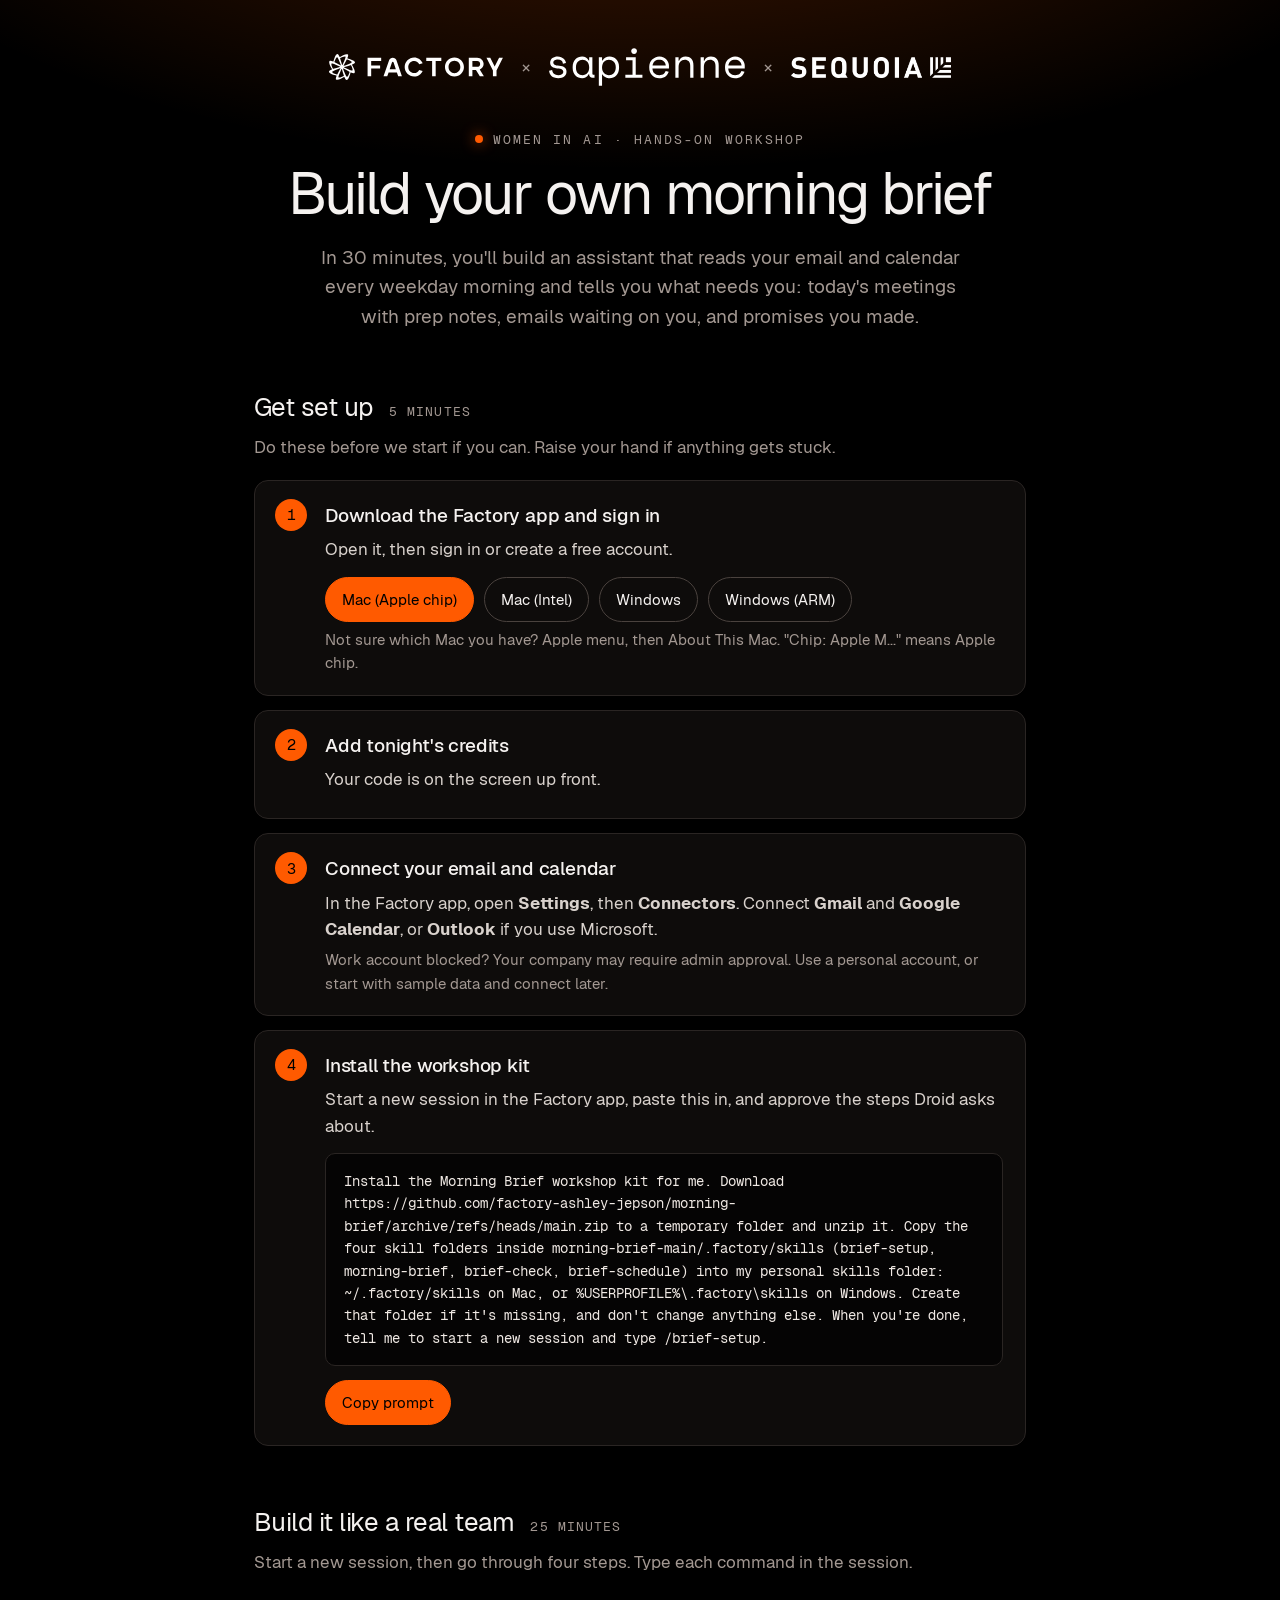
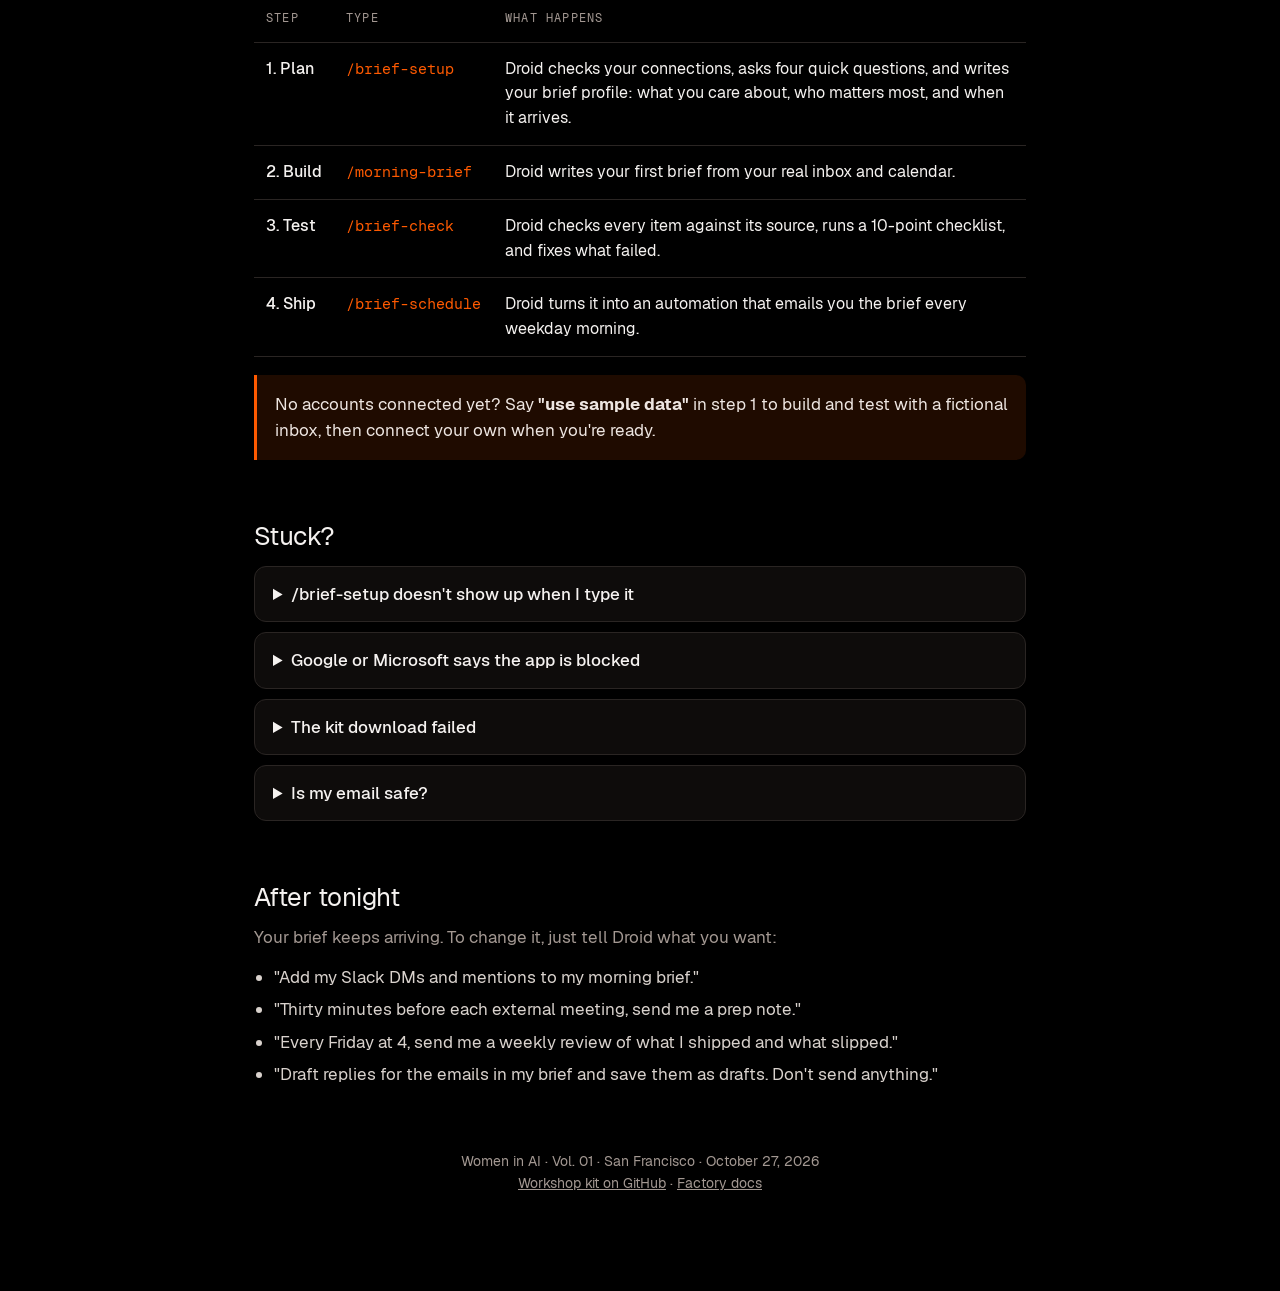
==== docs/index.html @ 2eeb396e "Morning Brief workshop kit: plan, build, test, ship skills and setup page Co-authored-by: factory-dr" ====
<!doctype html>
<html lang="en">
<head>
<meta charset="utf-8" />
<meta name="viewport" content="width=device-width, initial-scale=1" />
<title>Build your morning brief · Women in AI workshop</title>
<meta name="description" content="Setup for the Women in AI hands-on workshop: build a morning brief agent with Factory." />
<link rel="stylesheet" href="./assets/brand-fonts.css" />
<style>
  :root {
    --bg: #000;
    --panel: #0e0c0b;
    --border: #2a2523;
    --text: #f5f2f0;
    --muted: #a39892;
    --orange: #ff5a00;
    --orange-soft: rgba(255, 90, 0, 0.12);
  }
  * { box-sizing: border-box; margin: 0; padding: 0; }
  html { background: var(--bg); }
  body {
    color: var(--text);
    font-family: 'Geist', system-ui, sans-serif;
    font-size: 17px;
    line-height: 1.55;
    -webkit-font-smoothing: antialiased;
    background:
      radial-gradient(1200px 500px at 50% -180px, rgba(255, 90, 0, 0.28), transparent 70%),
      var(--bg);
    min-height: 100vh;
  }
  main { max-width: 820px; margin: 0 auto; padding: 48px 24px 96px; }
  .lockups { display: flex; align-items: center; justify-content: center; gap: 18px; flex-wrap: wrap; }
  .lockups img { display: block; }
  .lockups .factory { height: 26px; }
  .lockups .sapienne { height: 38px; }
  .lockups .sequoia { height: 21px; }
  .lockups .x { font-family: 'Geist Mono', monospace; color: var(--muted); }
  .eyebrow {
    margin-top: 44px;
    text-align: center;
    font-family: 'Geist Mono', monospace;
    font-size: 13px;
    letter-spacing: 0.16em;
    text-transform: uppercase;
    color: var(--muted);
  }
  .eyebrow .dot { display: inline-block; width: 8px; height: 8px; border-radius: 50%; background: var(--orange); margin-right: 10px; vertical-align: 1px; box-shadow: 0 0 14px rgba(255, 90, 0, 0.8); }
  h1 { margin-top: 14px; text-align: center; font-size: clamp(36px, 7vw, 58px); font-weight: 400; line-height: 1.05; letter-spacing: -0.035em; }
  .lead { margin: 18px auto 0; max-width: 34em; text-align: center; color: var(--muted); font-size: 19px; }
  .laptop-note { display: none; margin-top: 22px; padding: 12px 16px; border: 1px solid var(--orange); border-radius: 10px; background: var(--orange-soft); text-align: center; font-size: 15px; }
  @media (max-width: 700px) { .laptop-note { display: block; } }

  h2 { margin-top: 56px; font-size: 26px; font-weight: 400; letter-spacing: -0.02em; }
  h2 .time { font-family: 'Geist Mono', monospace; font-size: 13px; letter-spacing: 0.08em; text-transform: uppercase; color: var(--muted); margin-left: 10px; }
  .sub { margin-top: 6px; color: var(--muted); }

  ol.steps { list-style: none; counter-reset: step; margin-top: 20px; display: grid; gap: 14px; }
  ol.steps > li { counter-increment: step; position: relative; padding: 20px 22px 20px 70px; background: var(--panel); border: 1px solid var(--border); border-radius: 14px; }
  ol.steps > li::before {
    content: counter(step);
    position: absolute; left: 20px; top: 18px;
    width: 32px; height: 32px; border-radius: 50%;
    display: grid; place-items: center;
    font-family: 'Geist Mono', monospace; font-size: 15px;
    color: #000; background: var(--orange);
  }
  li h3 { font-size: 19px; font-weight: 500; letter-spacing: -0.01em; }
  li p { margin-top: 6px; color: #d9d2cd; }
  li p.hint { color: var(--muted); font-size: 15px; }

  .buttons { display: flex; flex-wrap: wrap; gap: 10px; margin-top: 14px; }
  a.btn, button.btn {
    display: inline-flex; align-items: center; gap: 8px;
    padding: 10px 16px; border-radius: 999px;
    font: inherit; font-size: 15px; text-decoration: none; cursor: pointer;
    color: var(--text); background: transparent; border: 1px solid #4a423e;
  }
  a.btn.primary, button.btn.primary { color: #000; background: var(--orange); border-color: var(--orange); }
  a.btn:hover, button.btn:hover { border-color: var(--orange); }

  .code-pill[hidden] { display: none; }
  .code-pill { display: inline-block; margin-top: 10px; padding: 8px 14px; border: 1px dashed var(--orange); border-radius: 8px; font-family: 'Geist Mono', monospace; font-size: 18px; letter-spacing: 0.06em; }

  .prompt {
    position: relative; margin-top: 14px;
    padding: 16px 18px; border-radius: 10px;
    background: #050404; border: 1px solid var(--border);
    font-family: 'Geist Mono', monospace; font-size: 14px; line-height: 1.6;
    color: #f0e9e4; white-space: pre-wrap; word-break: break-word;
  }

  table { width: 100%; margin-top: 20px; border-collapse: collapse; font-size: 16px; }
  th, td { text-align: left; vertical-align: top; padding: 14px 12px; border-bottom: 1px solid var(--border); }
  th { font-family: 'Geist Mono', monospace; font-size: 12px; letter-spacing: 0.1em; text-transform: uppercase; color: var(--muted); font-weight: 400; }
  td code, p code, li code { font-family: 'Geist Mono', monospace; font-size: 0.92em; color: var(--orange); white-space: nowrap; }
  @media (max-width: 640px) {
    main { padding: 32px 16px 72px; }
    ol.steps > li { padding: 18px 16px 18px 60px; }
    ol.steps > li::before { left: 14px; }
    thead { display: none; }
    table, tbody, tr, td { display: block; width: 100%; }
    tr { padding: 12px 0; border-bottom: 1px solid var(--border); }
    td { padding: 2px 0; border: 0; }
  }
  td.step { white-space: nowrap; font-weight: 500; }

  details { margin-top: 10px; padding: 14px 18px; background: var(--panel); border: 1px solid var(--border); border-radius: 12px; }
  details summary { cursor: pointer; font-weight: 500; }
  details p { margin-top: 8px; color: #d9d2cd; }

  ul.plain { margin-top: 14px; padding-left: 20px; color: #d9d2cd; }
  ul.plain li { margin-top: 6px; }

  .callout { margin-top: 18px; padding: 16px 18px; border-left: 3px solid var(--orange); background: var(--orange-soft); border-radius: 0 10px 10px 0; color: #eee6e1; }

  footer { margin-top: 64px; text-align: center; color: var(--muted); font-size: 14px; }
  footer a { color: var(--muted); }
</style>
</head>
<body>
<main>
  <div class="lockups">
    <img class="factory" src="./assets/factory-lockup-white.svg" alt="Factory" />
    <span class="x">&times;</span>
    <img class="sapienne" src="./assets/sapienne-white.svg" alt="Sapienne" />
    <span class="x">&times;</span>
    <img class="sequoia" src="./assets/sequoia-white.png" alt="Sequoia" />
  </div>

  <p class="eyebrow"><span class="dot"></span>Women in AI &middot; Hands-on workshop</p>
  <h1>Build your own morning brief</h1>
  <p class="lead">In 30 minutes, you'll build an assistant that reads your email and calendar every weekday morning and tells you what needs you: today's meetings with prep notes, emails waiting on you, and promises you made.</p>
  <p class="laptop-note">Open this page on your laptop: <strong id="short-url">factory-ashley-jepson.github.io/morning-brief</strong></p>

  <h2>Get set up <span class="time">5 minutes</span></h2>
  <p class="sub">Do these before we start if you can. Raise your hand if anything gets stuck.</p>

  <ol class="steps">
    <li>
      <h3>Download the Factory app and sign in</h3>
      <p>Open it, then sign in or create a free account.</p>
      <div class="buttons">
        <a class="btn primary" href="https://app.factory.ai/api/desktop?platform=darwin&amp;architecture=arm64">Mac (Apple chip)</a>
        <a class="btn" href="https://app.factory.ai/api/desktop?platform=darwin&amp;architecture=x64">Mac (Intel)</a>
        <a class="btn" href="https://app.factory.ai/api/desktop?platform=win32&amp;architecture=x64">Windows</a>
        <a class="btn" href="https://app.factory.ai/api/desktop?platform=win32&amp;architecture=arm64">Windows (ARM)</a>
      </div>
      <p class="hint">Not sure which Mac you have? Apple menu, then About This Mac. "Chip: Apple M..." means Apple chip.</p>
    </li>
    <li>
      <h3>Add tonight's credits</h3>
      <p id="promo-text">Your code is on the screen up front.</p>
      <div id="promo-code" class="code-pill" hidden></div>
      <p class="hint" id="redeem-hint"></p>
    </li>
    <li>
      <h3>Connect your email and calendar</h3>
      <p>In the Factory app, open <strong>Settings</strong>, then <strong>Connectors</strong>. Connect <strong>Gmail</strong> and <strong>Google Calendar</strong>, or <strong>Outlook</strong> if you use Microsoft.</p>
      <p class="hint">Work account blocked? Your company may require admin approval. Use a personal account, or start with sample data and connect later.</p>
    </li>
    <li>
      <h3>Install the workshop kit</h3>
      <p>Start a new session in the Factory app, paste this in, and approve the steps Droid asks about.</p>
      <div class="prompt" id="install-prompt">Install the Morning Brief workshop kit for me. Download https://github.com/factory-ashley-jepson/morning-brief/archive/refs/heads/main.zip to a temporary folder and unzip it. Copy the four skill folders inside morning-brief-main/.factory/skills (brief-setup, morning-brief, brief-check, brief-schedule) into my personal skills folder: ~/.factory/skills on Mac, or %USERPROFILE%\.factory\skills on Windows. Create that folder if it's missing, and don't change anything else. When you're done, tell me to start a new session and type /brief-setup.</div>
      <div class="buttons">
        <button class="btn primary" id="copy-btn" type="button">Copy prompt</button>
      </div>
    </li>
  </ol>

  <h2>Build it like a real team <span class="time">25 minutes</span></h2>
  <p class="sub">Start a new session, then go through four steps. Type each command in the session.</p>
  <table>
    <thead><tr><th>Step</th><th>Type</th><th>What happens</th></tr></thead>
    <tbody>
      <tr><td class="step">1. Plan</td><td><code>/brief-setup</code></td><td>Droid checks your connections, asks four quick questions, and writes your brief profile: what you care about, who matters most, and when it arrives.</td></tr>
      <tr><td class="step">2. Build</td><td><code>/morning-brief</code></td><td>Droid writes your first brief from your real inbox and calendar.</td></tr>
      <tr><td class="step">3. Test</td><td><code>/brief-check</code></td><td>Droid checks every item against its source, runs a 10-point checklist, and fixes what failed.</td></tr>
      <tr><td class="step">4. Ship</td><td><code>/brief-schedule</code></td><td>Droid turns it into an automation that emails you the brief every weekday morning.</td></tr>
    </tbody>
  </table>
  <div class="callout">No accounts connected yet? Say <strong>"use sample data"</strong> in step 1 to build and test with a fictional inbox, then connect your own when you're ready.</div>

  <h2>Stuck?</h2>
  <details>
    <summary>/brief-setup doesn't show up when I type it</summary>
    <p>Start a new session so Droid picks up the new skills. You can also just type "set up my morning brief".</p>
  </details>
  <details>
    <summary>Google or Microsoft says the app is blocked</summary>
    <p>Your company controls which apps can connect to your work account. Use a personal account tonight, or use sample data and connect your work account after asking your IT team.</p>
  </details>
  <details>
    <summary>The kit download failed</summary>
    <p>Ask Droid to try again. If your network blocks downloads, ask Droid to clone https://github.com/factory-ashley-jepson/morning-brief instead and copy the same four folders.</p>
  </details>
  <details>
    <summary>Is my email safe?</summary>
    <p>The brief is read only. It never replies, archives, deletes, or marks anything as read. The only email it sends is your brief, to you. Disconnect any app at any time under Settings, then Connectors.</p>
  </details>

  <h2>After tonight</h2>
  <p class="sub">Your brief keeps arriving. To change it, just tell Droid what you want:</p>
  <ul class="plain">
    <li>"Add my Slack DMs and mentions to my morning brief."</li>
    <li>"Thirty minutes before each external meeting, send me a prep note."</li>
    <li>"Every Friday at 4, send me a weekly review of what I shipped and what slipped."</li>
    <li>"Draft replies for the emails in my brief and save them as drafts. Don't send anything."</li>
  </ul>

  <footer>
    <p>Women in AI &middot; Vol. 01 &middot; San Francisco &middot; October 27, 2026</p>
    <p><a href="https://github.com/factory-ashley-jepson/morning-brief">Workshop kit on GitHub</a> &middot; <a href="https://docs.factory.ai">Factory docs</a></p>
  </footer>
</main>

<script>
  // Fill these in before the event. Empty values fall back to "the code is on the screen".
  const CONFIG = {
    promoCode: "",
    redeemHint: "",
  };

  if (CONFIG.promoCode) {
    document.getElementById('promo-text').textContent = 'Redeem this code in the Factory app:';
    const pill = document.getElementById('promo-code');
    pill.textContent = CONFIG.promoCode;
    pill.hidden = false;
  }
  if (CONFIG.redeemHint) document.getElementById('redeem-hint').textContent = CONFIG.redeemHint;

  const btn = document.getElementById('copy-btn');
  btn.addEventListener('click', async () => {
    const text = document.getElementById('install-prompt').innerText.trim();
    try {
      await navigator.clipboard.writeText(text);
    } catch {
      const range = document.createRange();
      range.selectNodeContents(document.getElementById('install-prompt'));
      const sel = window.getSelection();
      sel.removeAllRanges();
      sel.addRange(range);
      document.execCommand('copy');
    }
    btn.textContent = 'Copied';
    setTimeout(() => { btn.textContent = 'Copy prompt'; }, 1800);
  });
</script>
</body>
</html>
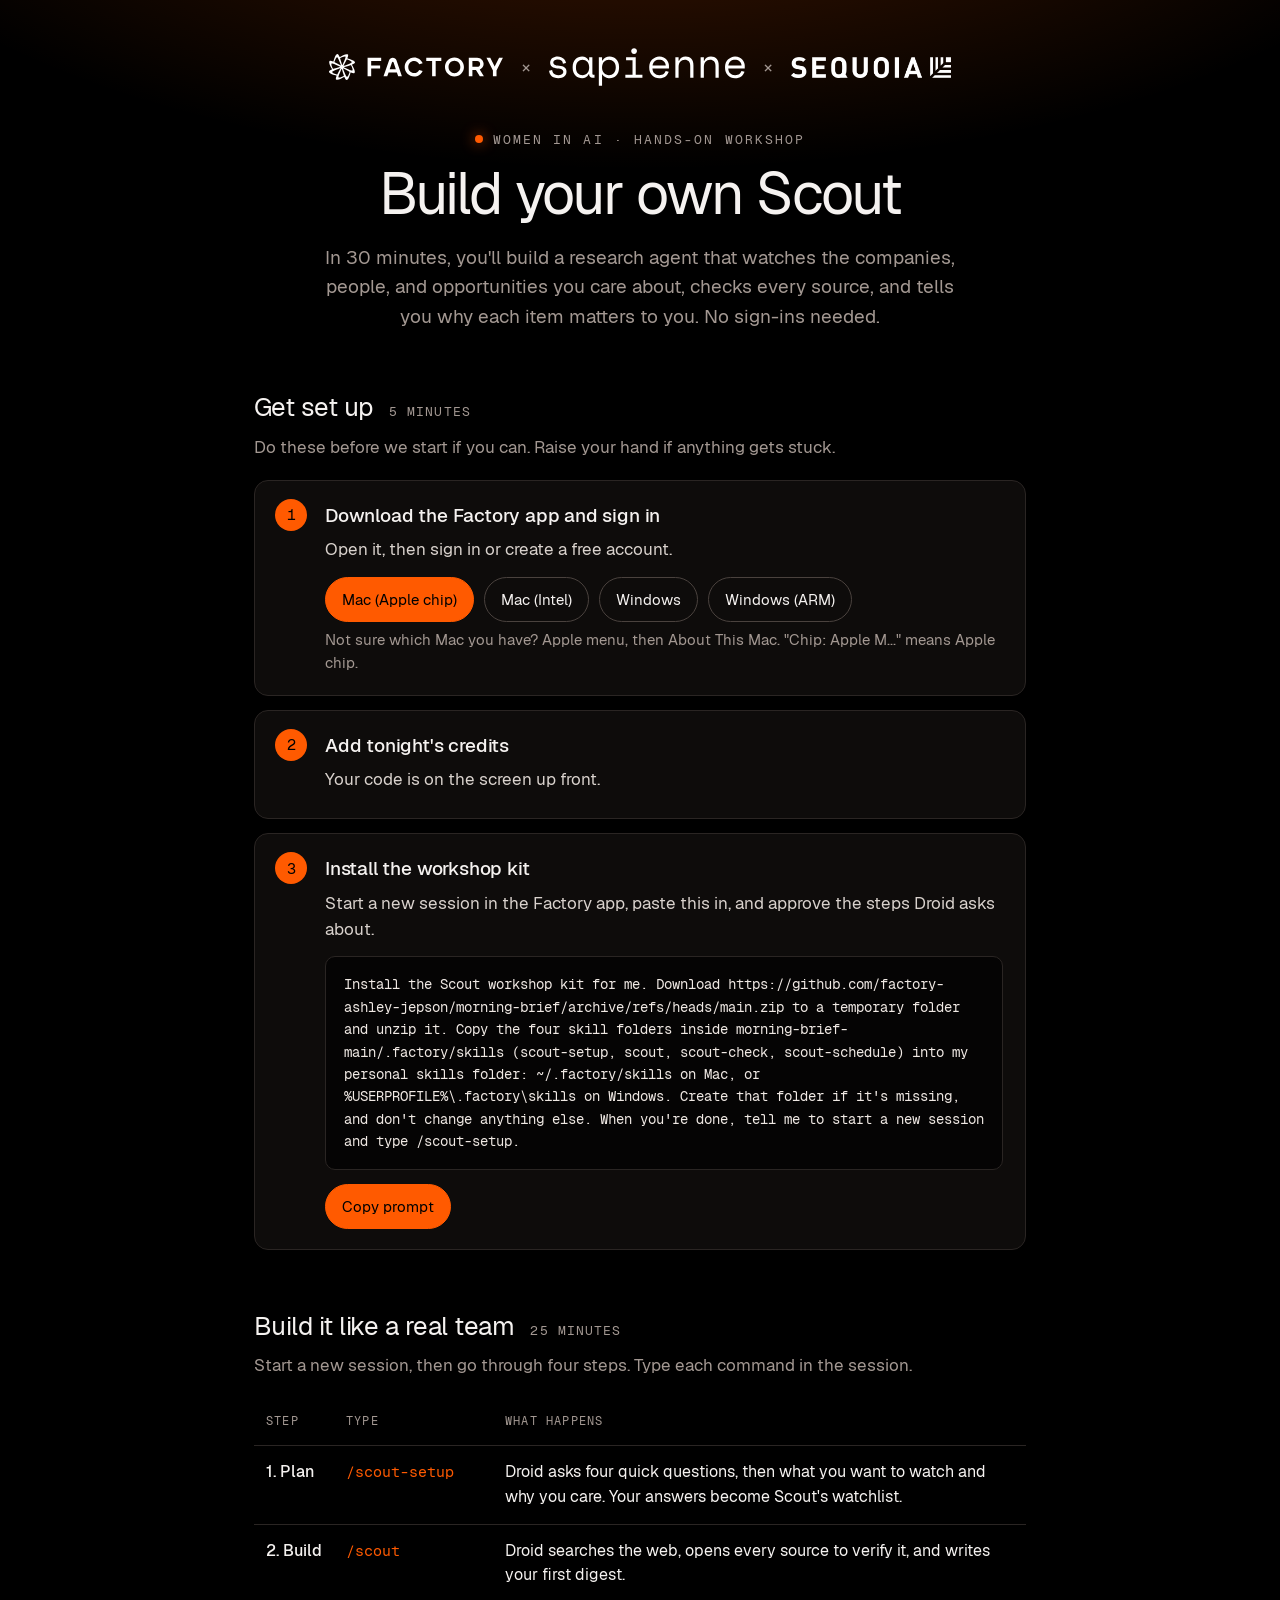
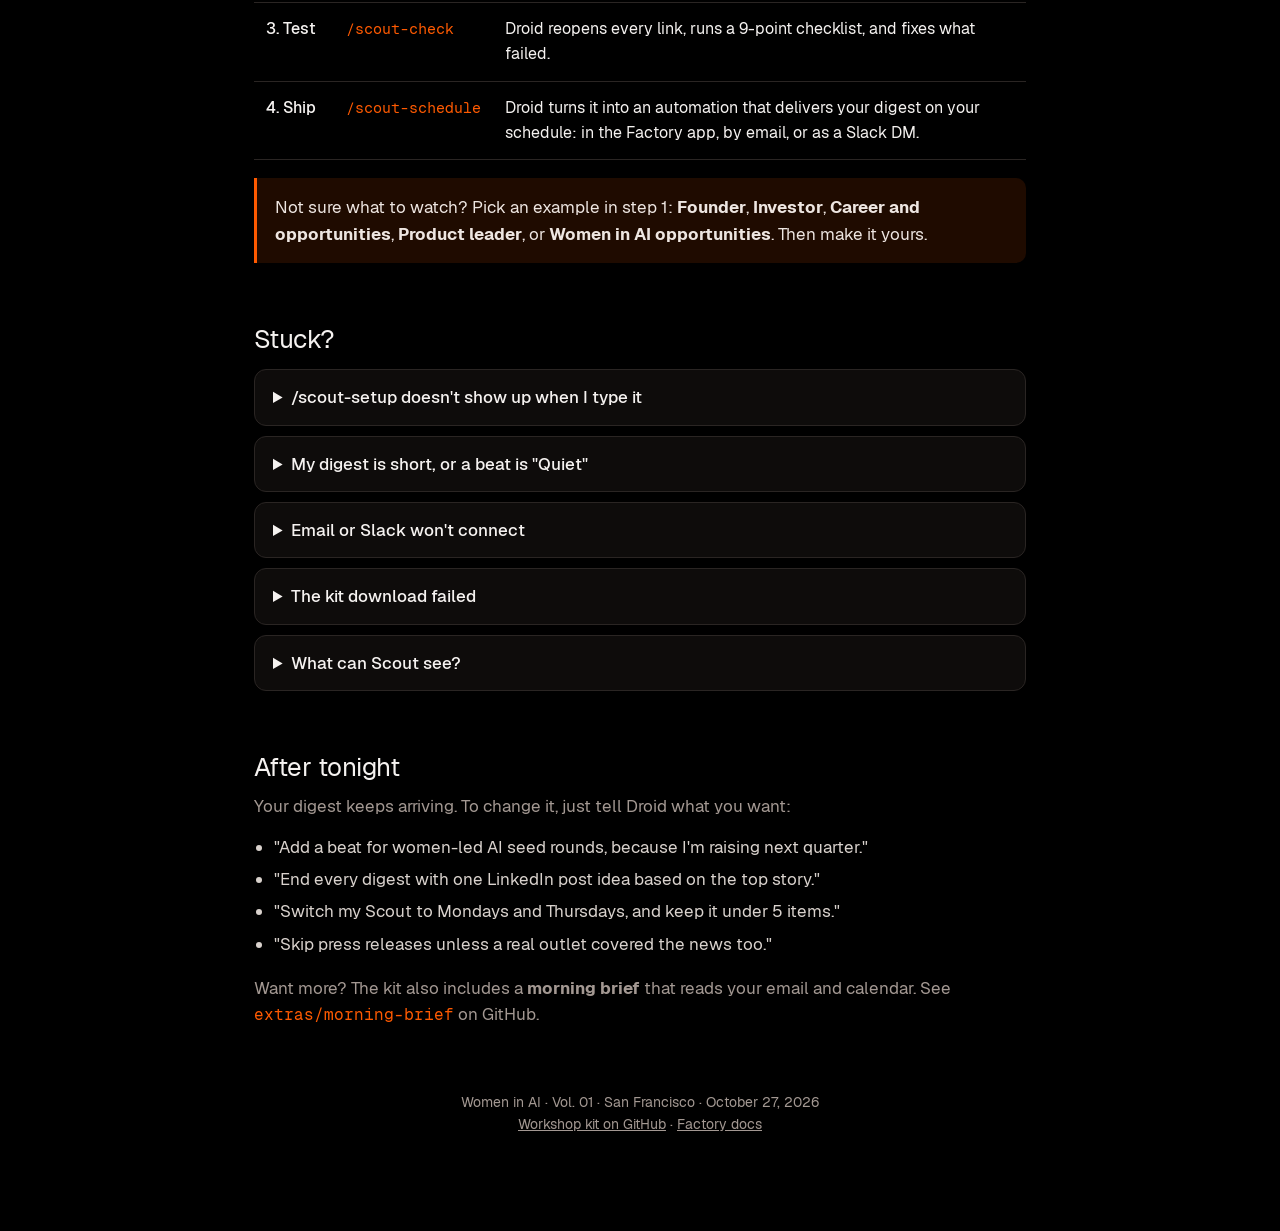
==== commit 6837ef23: "Switch workshop kit to Scout, a no-sign-in research agent Add scout-setup, scout, scout-check, and s" ====
--- a/docs/index.html
+++ b/docs/index.html
@@ -3,8 +3,8 @@
 <head>
 <meta charset="utf-8" />
 <meta name="viewport" content="width=device-width, initial-scale=1" />
-<title>Build your morning brief · Women in AI workshop</title>
-<meta name="description" content="Setup for the Women in AI hands-on workshop: build a morning brief agent with Factory." />
+<title>Build your own Scout · Women in AI workshop</title>
+<meta name="description" content="Setup for the Women in AI hands-on workshop: build a personal research agent with Factory." />
 <link rel="stylesheet" href="./assets/brand-fonts.css" />
 <style>
   :root {
@@ -129,8 +129,8 @@
   </div>
 
   <p class="eyebrow"><span class="dot"></span>Women in AI &middot; Hands-on workshop</p>
-  <h1>Build your own morning brief</h1>
-  <p class="lead">In 30 minutes, you'll build an assistant that reads your email and calendar every weekday morning and tells you what needs you: today's meetings with prep notes, emails waiting on you, and promises you made.</p>
+  <h1>Build your own Scout</h1>
+  <p class="lead">In 30 minutes, you'll build a research agent that watches the companies, people, and opportunities you care about, checks every source, and tells you why each item matters to you. No sign-ins needed.</p>
   <p class="laptop-note">Open this page on your laptop: <strong id="short-url">factory-ashley-jepson.github.io/morning-brief</strong></p>
 
   <h2>Get set up <span class="time">5 minutes</span></h2>
@@ -154,15 +154,11 @@
       <div id="promo-code" class="code-pill" hidden></div>
       <p class="hint" id="redeem-hint"></p>
     </li>
-    <li>
-      <h3>Connect your email and calendar</h3>
-      <p>In the Factory app, open <strong>Settings</strong>, then <strong>Connectors</strong>. Connect <strong>Gmail</strong> and <strong>Google Calendar</strong>, or <strong>Outlook</strong> if you use Microsoft.</p>
-      <p class="hint">Work account blocked? Your company may require admin approval. Use a personal account, or start with sample data and connect later.</p>
-    </li>
+
     <li>
       <h3>Install the workshop kit</h3>
       <p>Start a new session in the Factory app, paste this in, and approve the steps Droid asks about.</p>
-      <div class="prompt" id="install-prompt">Install the Morning Brief workshop kit for me. Download https://github.com/factory-ashley-jepson/morning-brief/archive/refs/heads/main.zip to a temporary folder and unzip it. Copy the four skill folders inside morning-brief-main/.factory/skills (brief-setup, morning-brief, brief-check, brief-schedule) into my personal skills folder: ~/.factory/skills on Mac, or %USERPROFILE%\.factory\skills on Windows. Create that folder if it's missing, and don't change anything else. When you're done, tell me to start a new session and type /brief-setup.</div>
+      <div class="prompt" id="install-prompt">Install the Scout workshop kit for me. Download https://github.com/factory-ashley-jepson/morning-brief/archive/refs/heads/main.zip to a temporary folder and unzip it. Copy the four skill folders inside morning-brief-main/.factory/skills (scout-setup, scout, scout-check, scout-schedule) into my personal skills folder: ~/.factory/skills on Mac, or %USERPROFILE%\.factory\skills on Windows. Create that folder if it's missing, and don't change anything else. When you're done, tell me to start a new session and type /scout-setup.</div>
       <div class="buttons">
         <button class="btn primary" id="copy-btn" type="button">Copy prompt</button>
       </div>
@@ -174,40 +170,45 @@
   <table>
     <thead><tr><th>Step</th><th>Type</th><th>What happens</th></tr></thead>
     <tbody>
-      <tr><td class="step">1. Plan</td><td><code>/brief-setup</code></td><td>Droid checks your connections, asks four quick questions, and writes your brief profile: what you care about, who matters most, and when it arrives.</td></tr>
-      <tr><td class="step">2. Build</td><td><code>/morning-brief</code></td><td>Droid writes your first brief from your real inbox and calendar.</td></tr>
-      <tr><td class="step">3. Test</td><td><code>/brief-check</code></td><td>Droid checks every item against its source, runs a 10-point checklist, and fixes what failed.</td></tr>
-      <tr><td class="step">4. Ship</td><td><code>/brief-schedule</code></td><td>Droid turns it into an automation that emails you the brief every weekday morning.</td></tr>
+      <tr><td class="step">1. Plan</td><td><code>/scout-setup</code></td><td>Droid asks four quick questions, then what you want to watch and why you care. Your answers become Scout's watchlist.</td></tr>
+      <tr><td class="step">2. Build</td><td><code>/scout</code></td><td>Droid searches the web, opens every source to verify it, and writes your first digest.</td></tr>
+      <tr><td class="step">3. Test</td><td><code>/scout-check</code></td><td>Droid reopens every link, runs a 9-point checklist, and fixes what failed.</td></tr>
+      <tr><td class="step">4. Ship</td><td><code>/scout-schedule</code></td><td>Droid turns it into an automation that delivers your digest on your schedule: in the Factory app, by email, or as a Slack DM.</td></tr>
     </tbody>
   </table>
-  <div class="callout">No accounts connected yet? Say <strong>"use sample data"</strong> in step 1 to build and test with a fictional inbox, then connect your own when you're ready.</div>
+  <div class="callout">Not sure what to watch? Pick an example in step 1: <strong>Founder</strong>, <strong>Investor</strong>, <strong>Career and opportunities</strong>, <strong>Product leader</strong>, or <strong>Women in AI opportunities</strong>. Then make it yours.</div>
 
   <h2>Stuck?</h2>
   <details>
-    <summary>/brief-setup doesn't show up when I type it</summary>
-    <p>Start a new session so Droid picks up the new skills. You can also just type "set up my morning brief".</p>
-  </details>
-  <details>
-    <summary>Google or Microsoft says the app is blocked</summary>
-    <p>Your company controls which apps can connect to your work account. Use a personal account tonight, or use sample data and connect your work account after asking your IT team.</p>
+    <summary>/scout-setup doesn't show up when I type it</summary>
+    <p>Start a new session so Droid picks up the new skills. You can also just type "set up Scout".</p>
+  </details>
+  <details>
+    <summary>My digest is short, or a beat is "Quiet"</summary>
+    <p>That means Scout checked and found nothing new it could verify. Ask Droid to widen the window ("look at the last 30 days") or make the beat broader.</p>
+  </details>
+  <details>
+    <summary>Email or Slack won't connect</summary>
+    <p>Your company may require admin approval for work accounts. Choose Factory app delivery tonight, or use a personal email. You can switch later by asking Droid to edit your Scout automation.</p>
   </details>
   <details>
     <summary>The kit download failed</summary>
     <p>Ask Droid to try again. If your network blocks downloads, ask Droid to clone https://github.com/factory-ashley-jepson/morning-brief instead and copy the same four folders.</p>
   </details>
   <details>
-    <summary>Is my email safe?</summary>
-    <p>The brief is read only. It never replies, archives, deletes, or marks anything as read. The only email it sends is your brief, to you. Disconnect any app at any time under Settings, then Connectors.</p>
+    <summary>What can Scout see?</summary>
+    <p>Only the public web. It doesn't sign in to anything. If you choose email or Slack delivery, it uses that connection only to send your digest to you.</p>
   </details>
 
   <h2>After tonight</h2>
-  <p class="sub">Your brief keeps arriving. To change it, just tell Droid what you want:</p>
+  <p class="sub">Your digest keeps arriving. To change it, just tell Droid what you want:</p>
   <ul class="plain">
-    <li>"Add my Slack DMs and mentions to my morning brief."</li>
-    <li>"Thirty minutes before each external meeting, send me a prep note."</li>
-    <li>"Every Friday at 4, send me a weekly review of what I shipped and what slipped."</li>
-    <li>"Draft replies for the emails in my brief and save them as drafts. Don't send anything."</li>
+    <li>"Add a beat for women-led AI seed rounds, because I'm raising next quarter."</li>
+    <li>"End every digest with one LinkedIn post idea based on the top story."</li>
+    <li>"Switch my Scout to Mondays and Thursdays, and keep it under 5 items."</li>
+    <li>"Skip press releases unless a real outlet covered the news too."</li>
   </ul>
+  <p class="sub" style="margin-top:18px">Want more? The kit also includes a <strong>morning brief</strong> that reads your email and calendar. See <code>extras/morning-brief</code> on GitHub.</p>
 
   <footer>
     <p>Women in AI &middot; Vol. 01 &middot; San Francisco &middot; October 27, 2026</p>
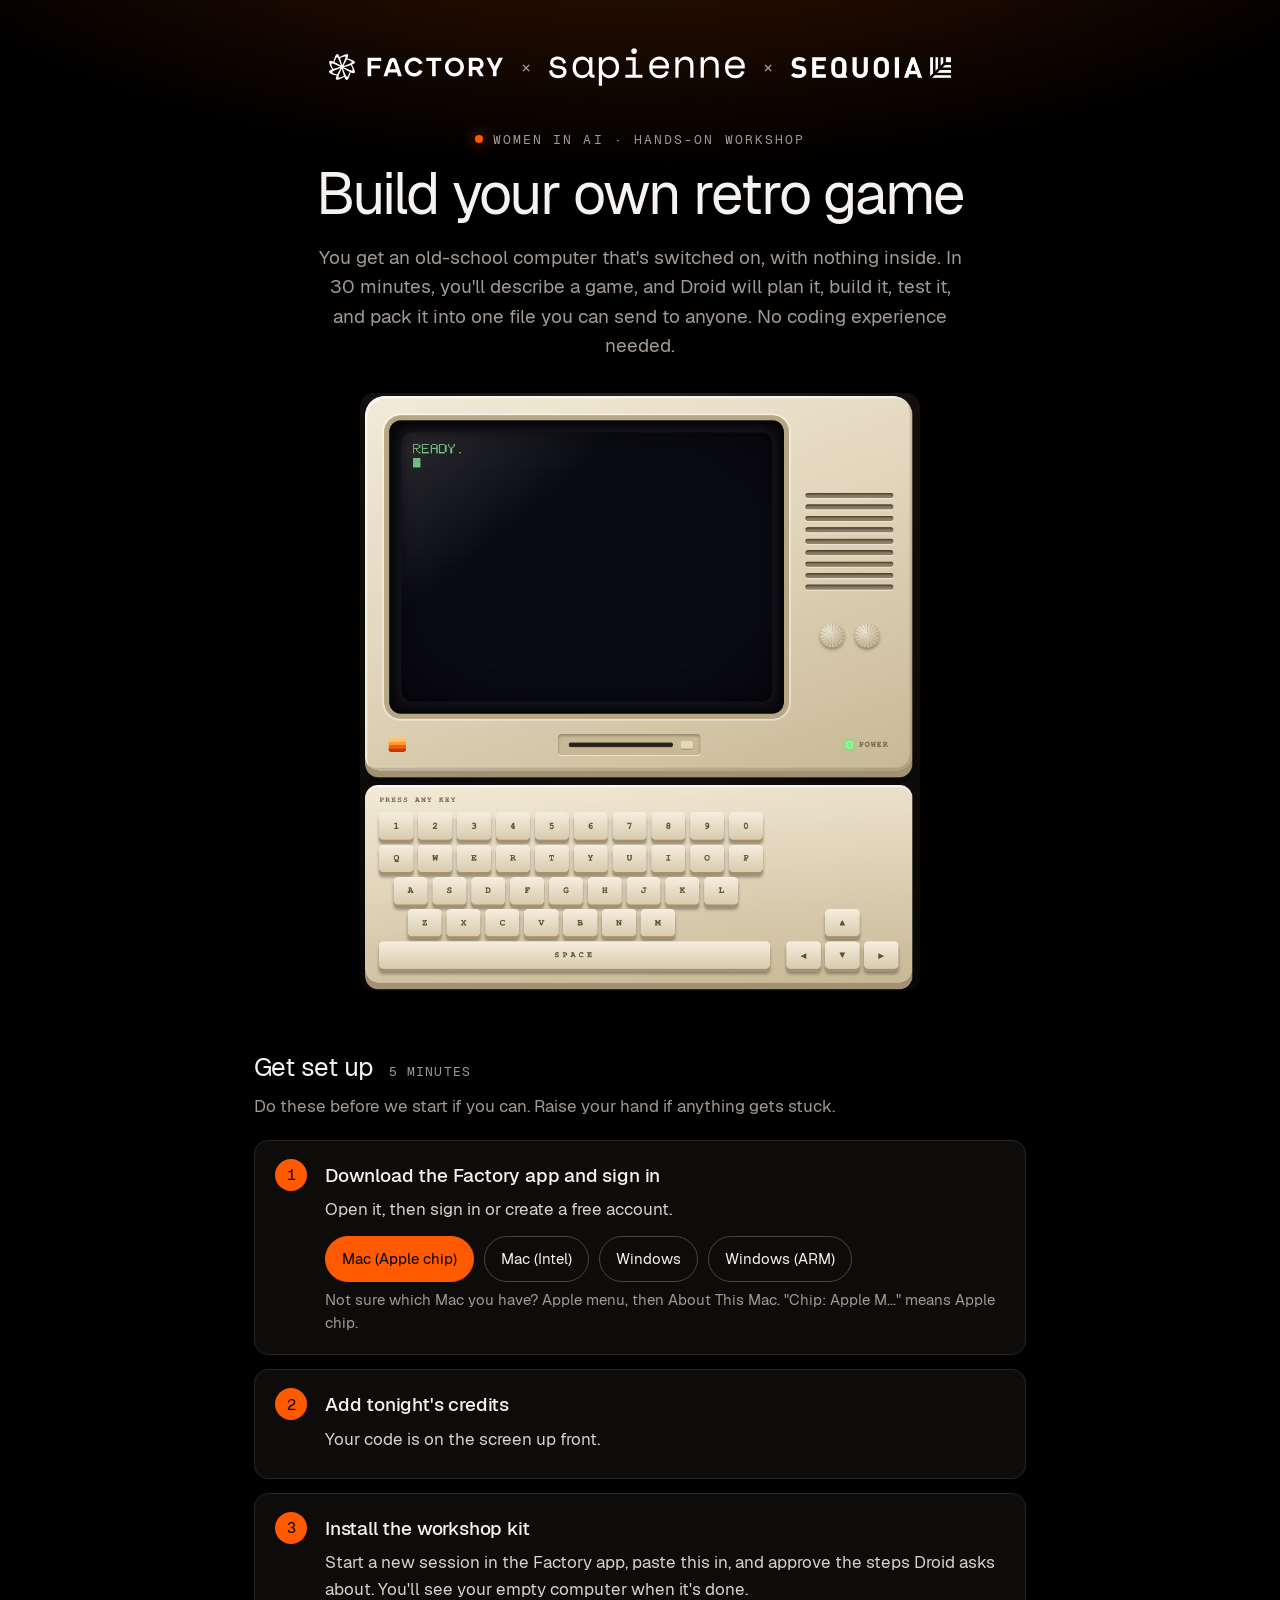
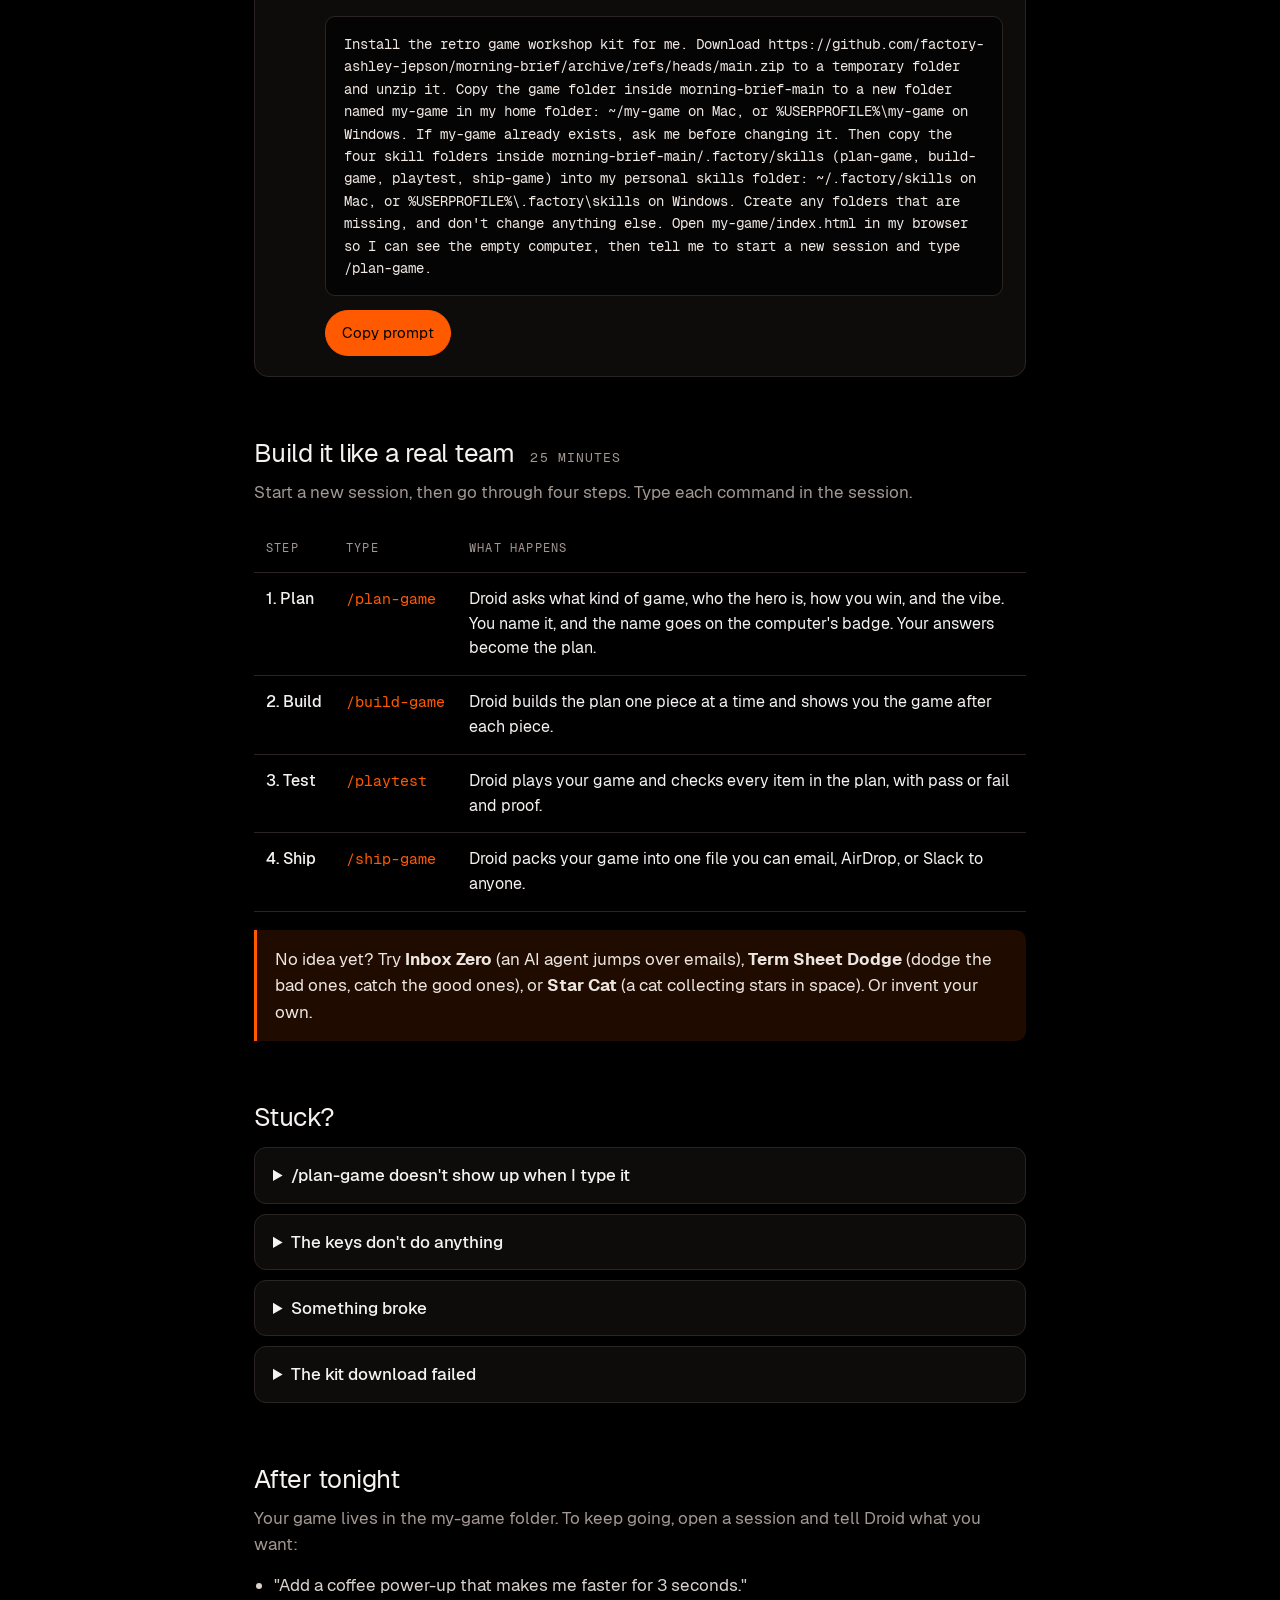
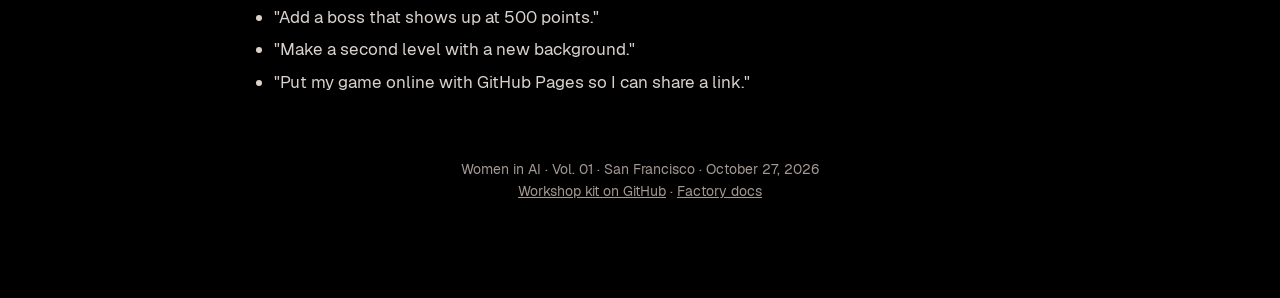
==== commit d059da3e: "Switch workshop kit to a blank retro game Replace Scout with an empty retro computer (game/) that bo" ====
--- a/docs/index.html
+++ b/docs/index.html
@@ -3,8 +3,8 @@
 <head>
 <meta charset="utf-8" />
 <meta name="viewport" content="width=device-width, initial-scale=1" />
-<title>Build your own Scout · Women in AI workshop</title>
-<meta name="description" content="Setup for the Women in AI hands-on workshop: build a personal research agent with Factory." />
+<title>Build your own retro game · Women in AI workshop</title>
+<meta name="description" content="Setup for the Women in AI hands-on workshop: build your own retro game with Factory." />
 <link rel="stylesheet" href="./assets/brand-fonts.css" />
 <style>
   :root {
@@ -114,6 +114,8 @@
 
   .callout { margin-top: 18px; padding: 16px 18px; border-left: 3px solid var(--orange); background: var(--orange-soft); border-radius: 0 10px 10px 0; color: #eee6e1; }
 
+  .hero-img { display: block; width: min(560px, 100%); margin: 32px auto 0; border-radius: 14px; }
+
   footer { margin-top: 64px; text-align: center; color: var(--muted); font-size: 14px; }
   footer a { color: var(--muted); }
 </style>
@@ -129,8 +131,9 @@
   </div>
 
   <p class="eyebrow"><span class="dot"></span>Women in AI &middot; Hands-on workshop</p>
-  <h1>Build your own Scout</h1>
-  <p class="lead">In 30 minutes, you'll build a research agent that watches the companies, people, and opportunities you care about, checks every source, and tells you why each item matters to you. No sign-ins needed.</p>
+  <h1>Build your own retro game</h1>
+  <p class="lead">You get an old-school computer that's switched on, with nothing inside. In 30 minutes, you'll describe a game, and Droid will plan it, build it, test it, and pack it into one file you can send to anyone. No coding experience needed.</p>
+  <img class="hero-img" src="./assets/game-shell.png" alt="An empty retro computer whose screen says READY." />
   <p class="laptop-note">Open this page on your laptop: <strong id="short-url">factory-ashley-jepson.github.io/morning-brief</strong></p>
 
   <h2>Get set up <span class="time">5 minutes</span></h2>
@@ -154,11 +157,10 @@
       <div id="promo-code" class="code-pill" hidden></div>
       <p class="hint" id="redeem-hint"></p>
     </li>
-
     <li>
       <h3>Install the workshop kit</h3>
-      <p>Start a new session in the Factory app, paste this in, and approve the steps Droid asks about.</p>
-      <div class="prompt" id="install-prompt">Install the Scout workshop kit for me. Download https://github.com/factory-ashley-jepson/morning-brief/archive/refs/heads/main.zip to a temporary folder and unzip it. Copy the four skill folders inside morning-brief-main/.factory/skills (scout-setup, scout, scout-check, scout-schedule) into my personal skills folder: ~/.factory/skills on Mac, or %USERPROFILE%\.factory\skills on Windows. Create that folder if it's missing, and don't change anything else. When you're done, tell me to start a new session and type /scout-setup.</div>
+      <p>Start a new session in the Factory app, paste this in, and approve the steps Droid asks about. You'll see your empty computer when it's done.</p>
+      <div class="prompt" id="install-prompt">Install the retro game workshop kit for me. Download https://github.com/factory-ashley-jepson/morning-brief/archive/refs/heads/main.zip to a temporary folder and unzip it. Copy the game folder inside morning-brief-main to a new folder named my-game in my home folder: ~/my-game on Mac, or %USERPROFILE%\my-game on Windows. If my-game already exists, ask me before changing it. Then copy the four skill folders inside morning-brief-main/.factory/skills (plan-game, build-game, playtest, ship-game) into my personal skills folder: ~/.factory/skills on Mac, or %USERPROFILE%\.factory\skills on Windows. Create any folders that are missing, and don't change anything else. Open my-game/index.html in my browser so I can see the empty computer, then tell me to start a new session and type /plan-game.</div>
       <div class="buttons">
         <button class="btn primary" id="copy-btn" type="button">Copy prompt</button>
       </div>
@@ -170,45 +172,40 @@
   <table>
     <thead><tr><th>Step</th><th>Type</th><th>What happens</th></tr></thead>
     <tbody>
-      <tr><td class="step">1. Plan</td><td><code>/scout-setup</code></td><td>Droid asks four quick questions, then what you want to watch and why you care. Your answers become Scout's watchlist.</td></tr>
-      <tr><td class="step">2. Build</td><td><code>/scout</code></td><td>Droid searches the web, opens every source to verify it, and writes your first digest.</td></tr>
-      <tr><td class="step">3. Test</td><td><code>/scout-check</code></td><td>Droid reopens every link, runs a 9-point checklist, and fixes what failed.</td></tr>
-      <tr><td class="step">4. Ship</td><td><code>/scout-schedule</code></td><td>Droid turns it into an automation that delivers your digest on your schedule: in the Factory app, by email, or as a Slack DM.</td></tr>
+      <tr><td class="step">1. Plan</td><td><code>/plan-game</code></td><td>Droid asks what kind of game, who the hero is, how you win, and the vibe. You name it, and the name goes on the computer's badge. Your answers become the plan.</td></tr>
+      <tr><td class="step">2. Build</td><td><code>/build-game</code></td><td>Droid builds the plan one piece at a time and shows you the game after each piece.</td></tr>
+      <tr><td class="step">3. Test</td><td><code>/playtest</code></td><td>Droid plays your game and checks every item in the plan, with pass or fail and proof.</td></tr>
+      <tr><td class="step">4. Ship</td><td><code>/ship-game</code></td><td>Droid packs your game into one file you can email, AirDrop, or Slack to anyone.</td></tr>
     </tbody>
   </table>
-  <div class="callout">Not sure what to watch? Pick an example in step 1: <strong>Founder</strong>, <strong>Investor</strong>, <strong>Career and opportunities</strong>, <strong>Product leader</strong>, or <strong>Women in AI opportunities</strong>. Then make it yours.</div>
+  <div class="callout">No idea yet? Try <strong>Inbox Zero</strong> (an AI agent jumps over emails), <strong>Term Sheet Dodge</strong> (dodge the bad ones, catch the good ones), or <strong>Star Cat</strong> (a cat collecting stars in space). Or invent your own.</div>
 
   <h2>Stuck?</h2>
   <details>
-    <summary>/scout-setup doesn't show up when I type it</summary>
-    <p>Start a new session so Droid picks up the new skills. You can also just type "set up Scout".</p>
-  </details>
-  <details>
-    <summary>My digest is short, or a beat is "Quiet"</summary>
-    <p>That means Scout checked and found nothing new it could verify. Ask Droid to widen the window ("look at the last 30 days") or make the beat broader.</p>
-  </details>
-  <details>
-    <summary>Email or Slack won't connect</summary>
-    <p>Your company may require admin approval for work accounts. Choose Factory app delivery tonight, or use a personal email. You can switch later by asking Droid to edit your Scout automation.</p>
+    <summary>/plan-game doesn't show up when I type it</summary>
+    <p>Start a new session so Droid picks up the new skills. You can also just type "plan my game".</p>
+  </details>
+  <details>
+    <summary>The keys don't do anything</summary>
+    <p>Click the game screen first, so the browser sends your keys to the game. If it still shows the old version, ask Droid to refresh it.</p>
+  </details>
+  <details>
+    <summary>Something broke</summary>
+    <p>Tell Droid what you see, in plain words: "the cat falls off the screen" or "the screen is black". It will fix it. If it can't, ask it to undo the last change.</p>
   </details>
   <details>
     <summary>The kit download failed</summary>
-    <p>Ask Droid to try again. If your network blocks downloads, ask Droid to clone https://github.com/factory-ashley-jepson/morning-brief instead and copy the same four folders.</p>
-  </details>
-  <details>
-    <summary>What can Scout see?</summary>
-    <p>Only the public web. It doesn't sign in to anything. If you choose email or Slack delivery, it uses that connection only to send your digest to you.</p>
+    <p>Ask Droid to try again. If your network blocks downloads, ask Droid to clone https://github.com/factory-ashley-jepson/morning-brief instead and copy the same folders.</p>
   </details>
 
   <h2>After tonight</h2>
-  <p class="sub">Your digest keeps arriving. To change it, just tell Droid what you want:</p>
+  <p class="sub">Your game lives in the my-game folder. To keep going, open a session and tell Droid what you want:</p>
   <ul class="plain">
-    <li>"Add a beat for women-led AI seed rounds, because I'm raising next quarter."</li>
-    <li>"End every digest with one LinkedIn post idea based on the top story."</li>
-    <li>"Switch my Scout to Mondays and Thursdays, and keep it under 5 items."</li>
-    <li>"Skip press releases unless a real outlet covered the news too."</li>
+    <li>"Add a coffee power-up that makes me faster for 3 seconds."</li>
+    <li>"Add a boss that shows up at 500 points."</li>
+    <li>"Make a second level with a new background."</li>
+    <li>"Put my game online with GitHub Pages so I can share a link."</li>
   </ul>
-  <p class="sub" style="margin-top:18px">Want more? The kit also includes a <strong>morning brief</strong> that reads your email and calendar. See <code>extras/morning-brief</code> on GitHub.</p>
 
   <footer>
     <p>Women in AI &middot; Vol. 01 &middot; San Francisco &middot; October 27, 2026</p>
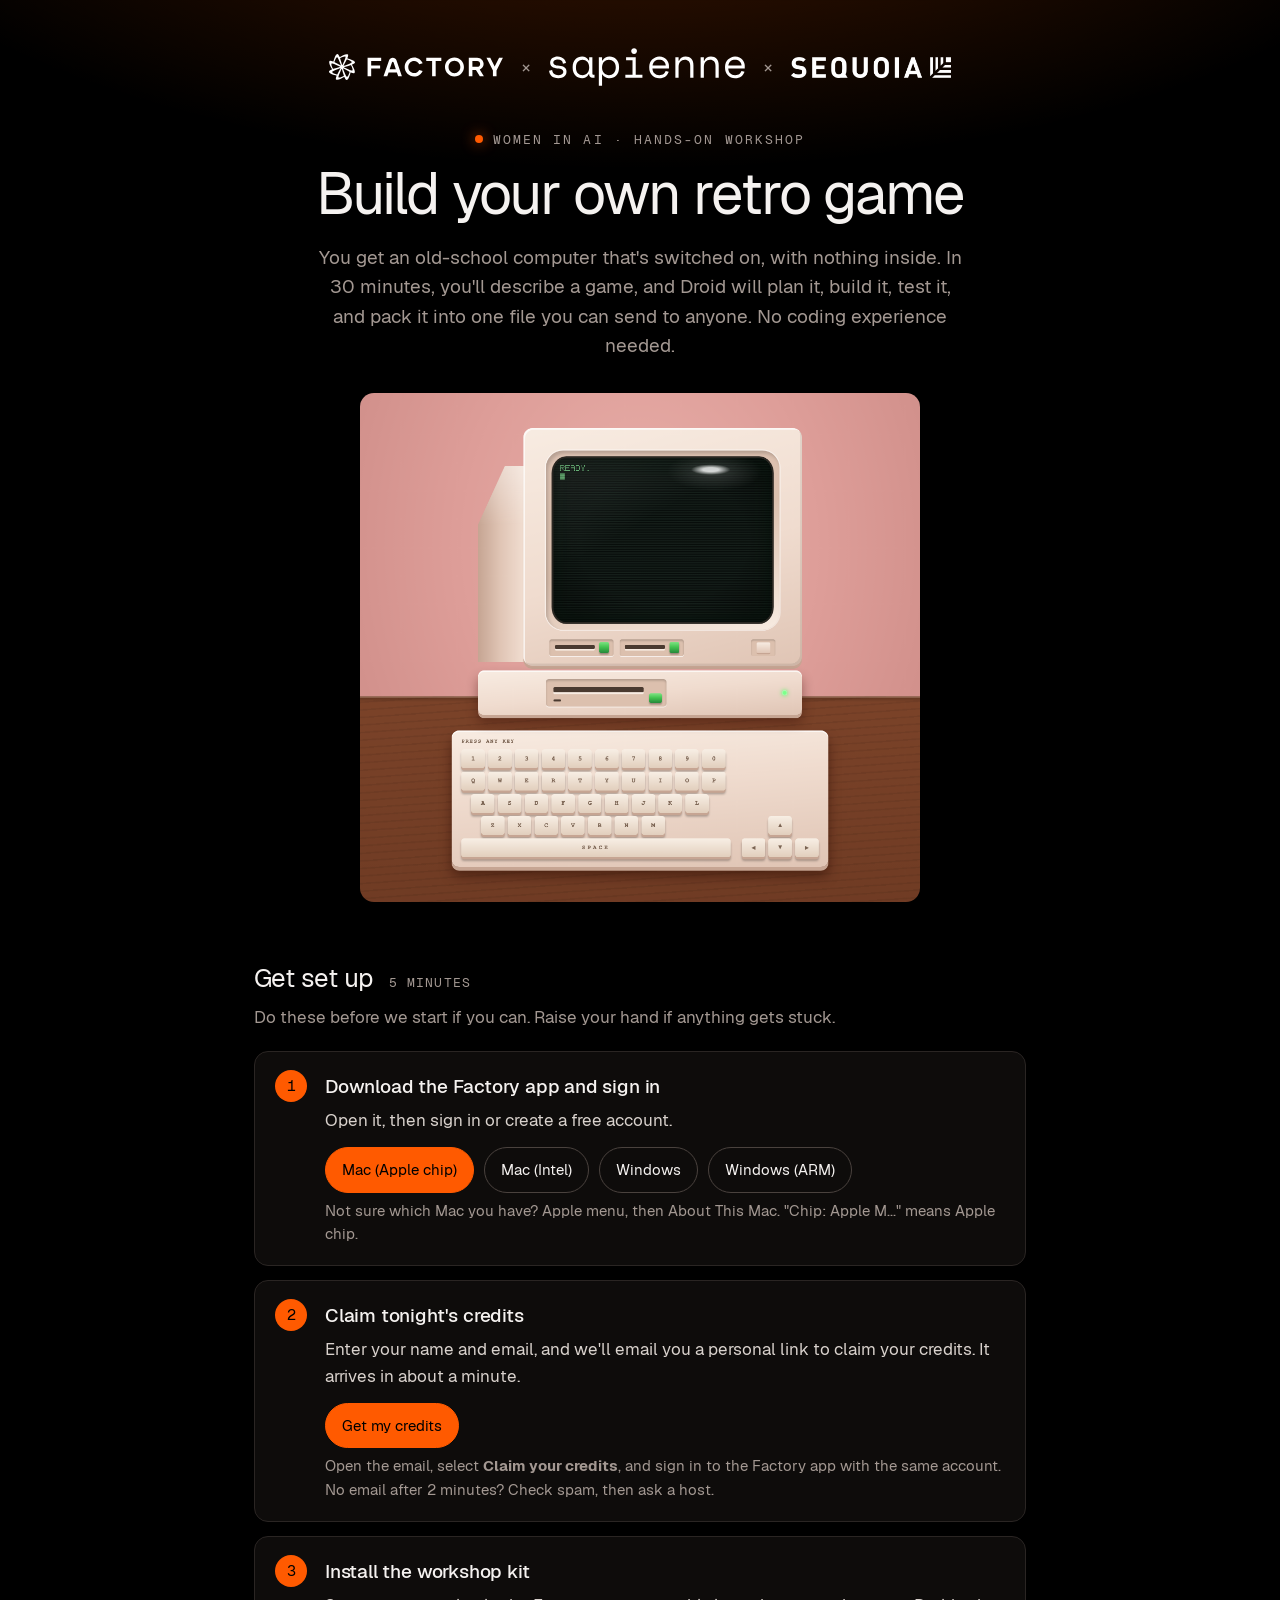
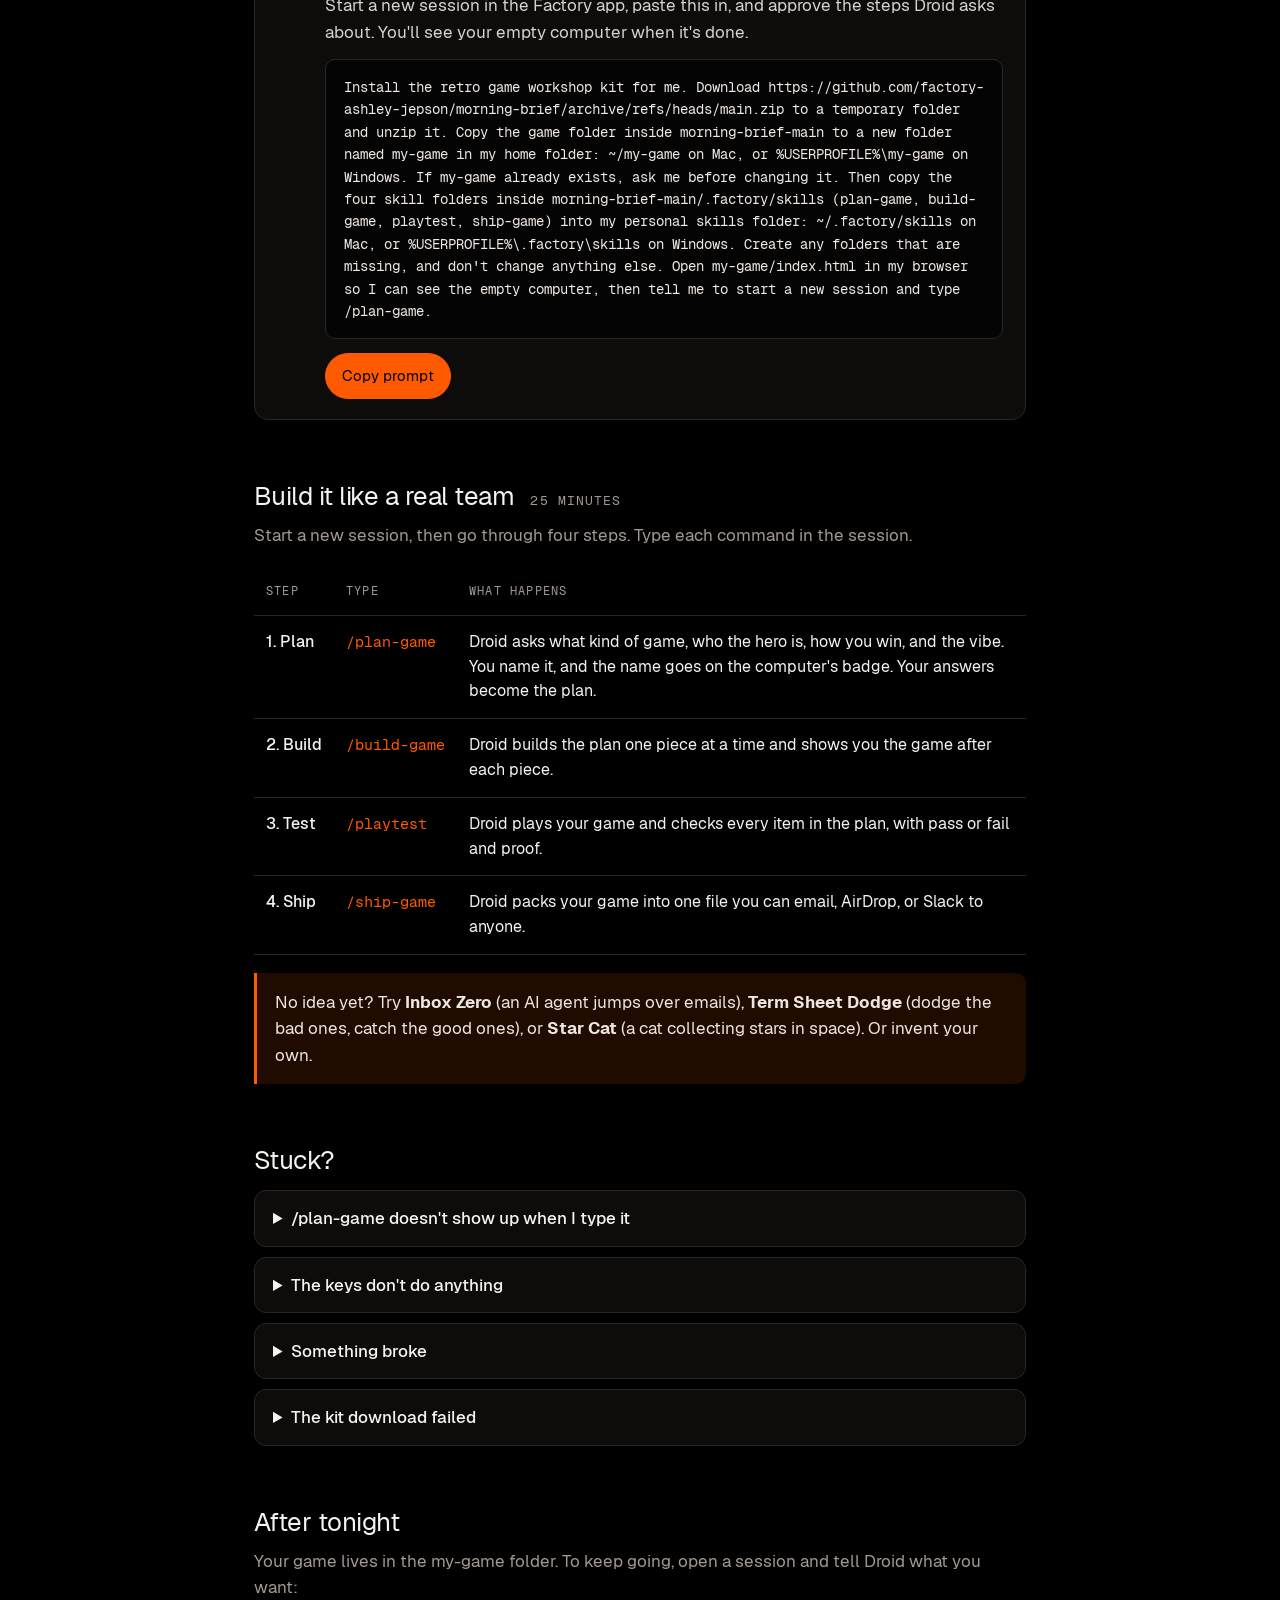
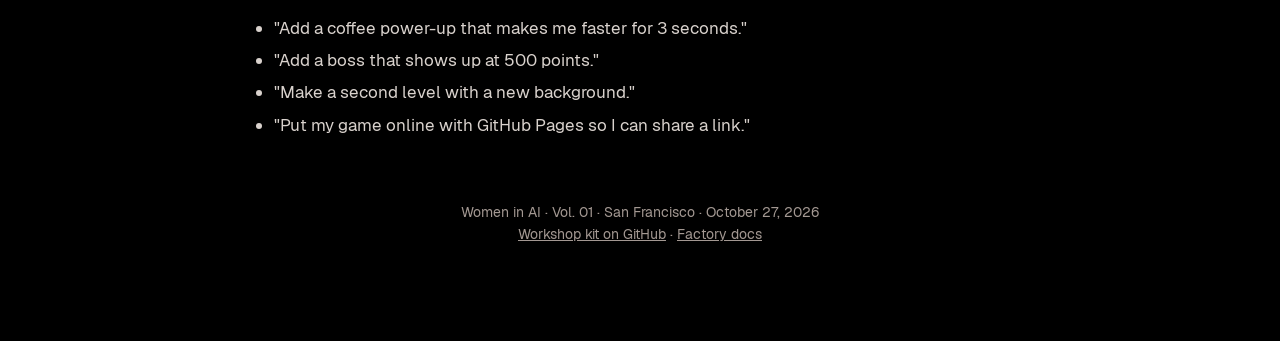
==== commit 2a249125: "Setup page: claim credits through the voucher form Co-authored-by: factory-droid[bot] <138933559+fac" ====
--- a/docs/index.html
+++ b/docs/index.html
@@ -79,8 +79,6 @@
   a.btn.primary, button.btn.primary { color: #000; background: var(--orange); border-color: var(--orange); }
   a.btn:hover, button.btn:hover { border-color: var(--orange); }
 
-  .code-pill[hidden] { display: none; }
-  .code-pill { display: inline-block; margin-top: 10px; padding: 8px 14px; border: 1px dashed var(--orange); border-radius: 8px; font-family: 'Geist Mono', monospace; font-size: 18px; letter-spacing: 0.06em; }
 
   .prompt {
     position: relative; margin-top: 14px;
@@ -152,10 +150,12 @@
       <p class="hint">Not sure which Mac you have? Apple menu, then About This Mac. "Chip: Apple M..." means Apple chip.</p>
     </li>
     <li>
-      <h3>Add tonight's credits</h3>
-      <p id="promo-text">Your code is on the screen up front.</p>
-      <div id="promo-code" class="code-pill" hidden></div>
-      <p class="hint" id="redeem-hint"></p>
+      <h3>Claim tonight's credits</h3>
+      <p>Enter your name and email, and we'll email you a personal link to claim your credits. It arrives in about a minute.</p>
+      <div class="buttons">
+        <a class="btn primary" href="https://docs.google.com/forms/d/e/1FAIpQLSdcw4dzM5eBTizZDiO0_YMQGqaliev-sMMipXG_DQlS3eOqAQ/viewform" target="_blank" rel="noopener">Get my credits</a>
+      </div>
+      <p class="hint">Open the email, select <strong>Claim your credits</strong>, and sign in to the Factory app with the same account. No email after 2 minutes? Check spam, then ask a host.</p>
     </li>
     <li>
       <h3>Install the workshop kit</h3>
@@ -214,19 +214,6 @@
 </main>
 
 <script>
-  // Fill these in before the event. Empty values fall back to "the code is on the screen".
-  const CONFIG = {
-    promoCode: "",
-    redeemHint: "",
-  };
-
-  if (CONFIG.promoCode) {
-    document.getElementById('promo-text').textContent = 'Redeem this code in the Factory app:';
-    const pill = document.getElementById('promo-code');
-    pill.textContent = CONFIG.promoCode;
-    pill.hidden = false;
-  }
-  if (CONFIG.redeemHint) document.getElementById('redeem-hint').textContent = CONFIG.redeemHint;
 
   const btn = document.getElementById('copy-btn');
   btn.addEventListener('click', async () => {
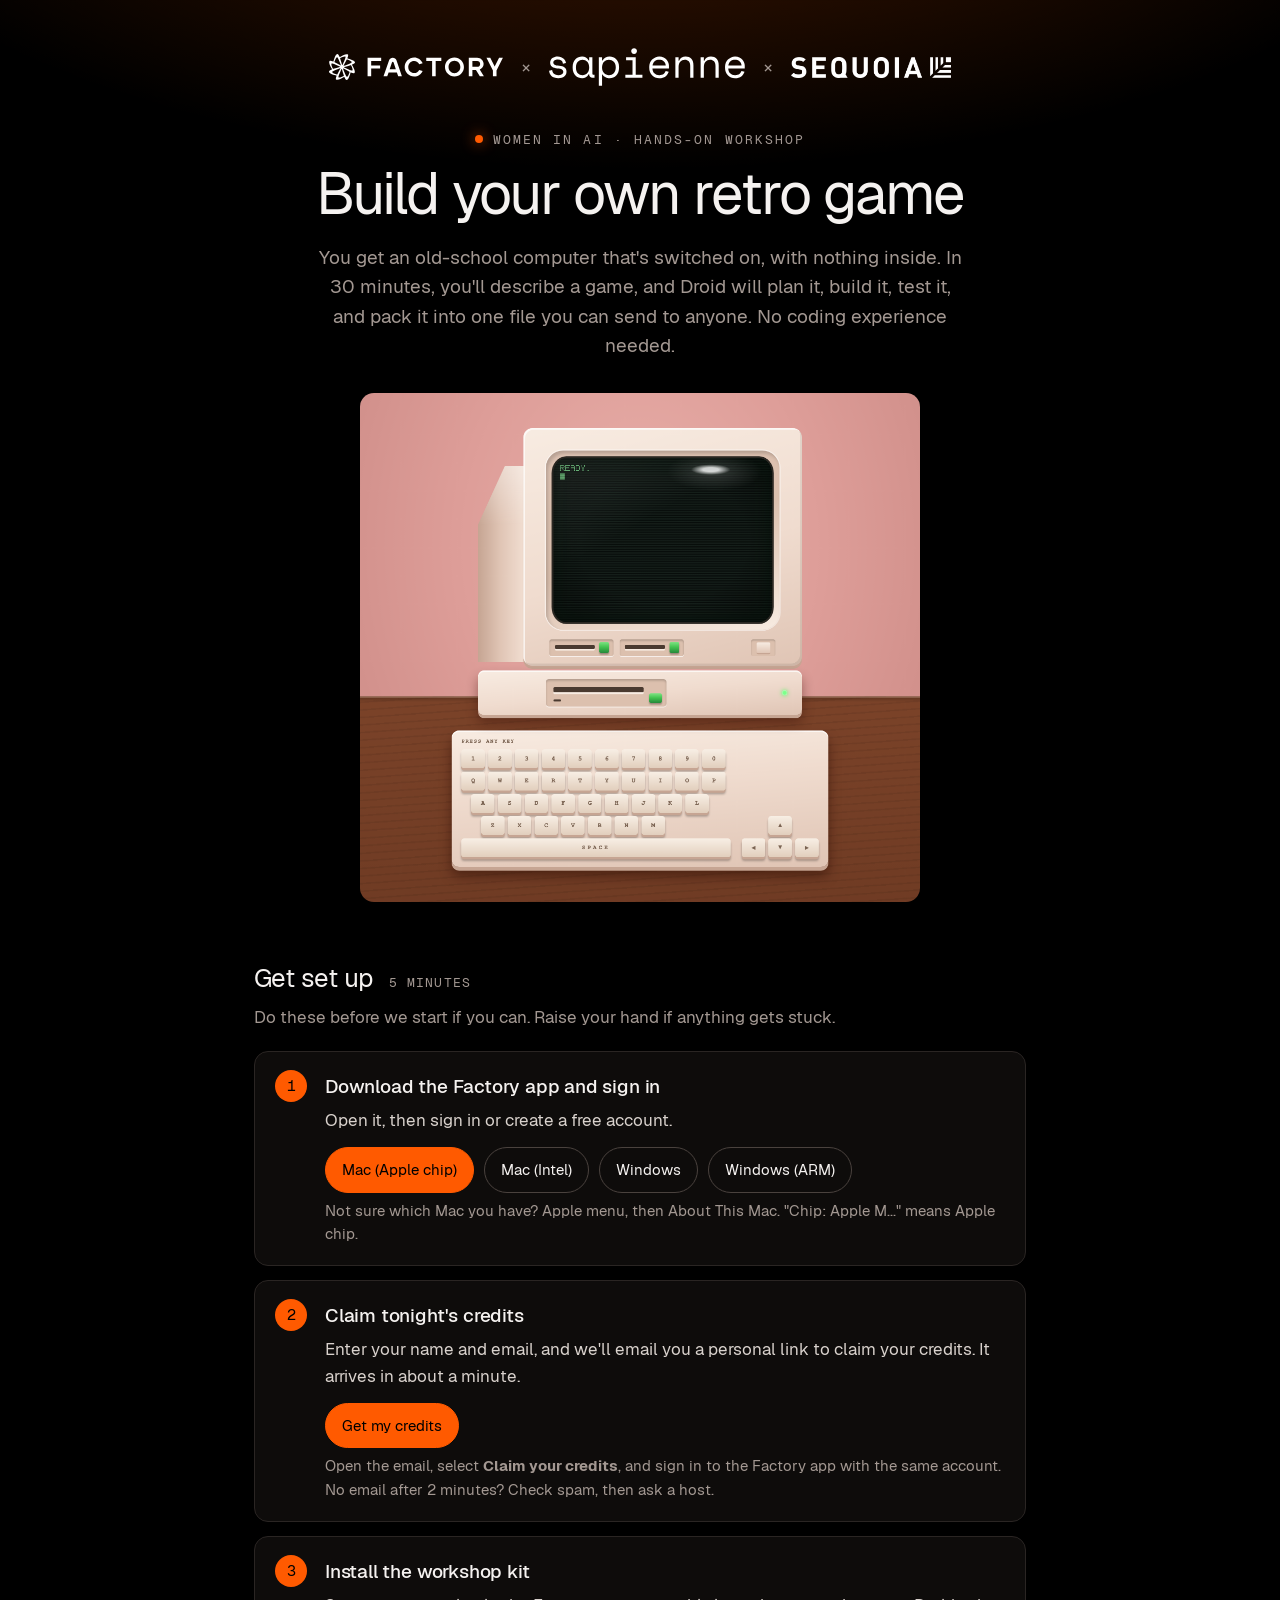
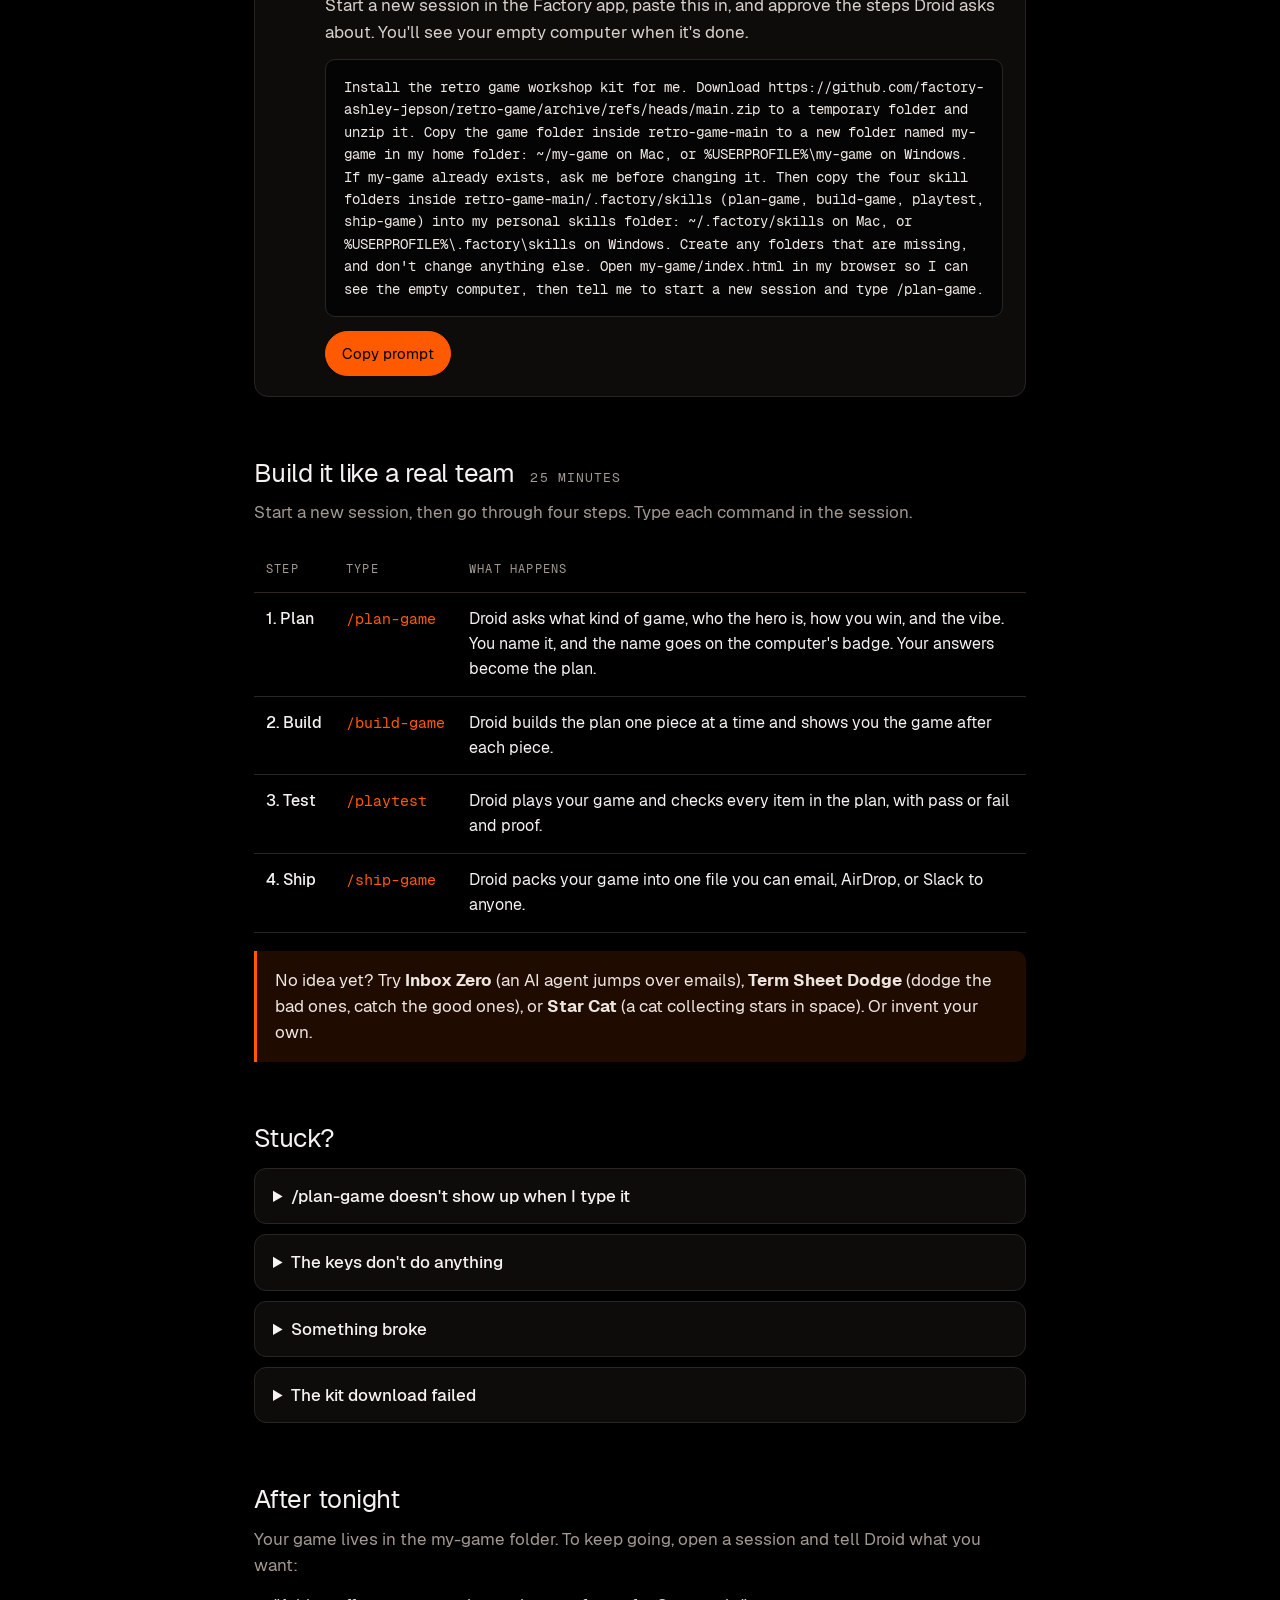
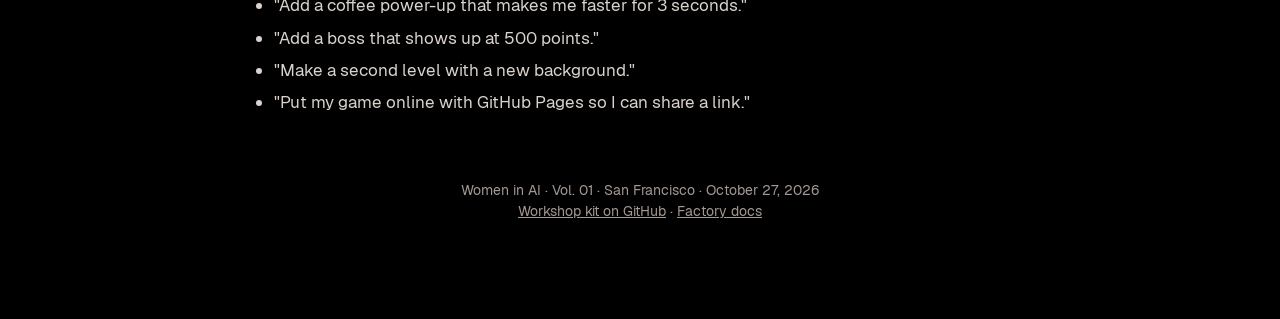
==== commit 74823d8a: "Point links and QR code at renamed retro-game repo Co-authored-by: factory-droid[bot] <138933559+fac" ====
--- a/docs/index.html
+++ b/docs/index.html
@@ -132,7 +132,7 @@
   <h1>Build your own retro game</h1>
   <p class="lead">You get an old-school computer that's switched on, with nothing inside. In 30 minutes, you'll describe a game, and Droid will plan it, build it, test it, and pack it into one file you can send to anyone. No coding experience needed.</p>
   <img class="hero-img" src="./assets/game-shell.png" alt="An empty retro computer whose screen says READY." />
-  <p class="laptop-note">Open this page on your laptop: <strong id="short-url">factory-ashley-jepson.github.io/morning-brief</strong></p>
+  <p class="laptop-note">Open this page on your laptop: <strong id="short-url">factory-ashley-jepson.github.io/retro-game</strong></p>
 
   <h2>Get set up <span class="time">5 minutes</span></h2>
   <p class="sub">Do these before we start if you can. Raise your hand if anything gets stuck.</p>
@@ -160,7 +160,7 @@
     <li>
       <h3>Install the workshop kit</h3>
       <p>Start a new session in the Factory app, paste this in, and approve the steps Droid asks about. You'll see your empty computer when it's done.</p>
-      <div class="prompt" id="install-prompt">Install the retro game workshop kit for me. Download https://github.com/factory-ashley-jepson/morning-brief/archive/refs/heads/main.zip to a temporary folder and unzip it. Copy the game folder inside morning-brief-main to a new folder named my-game in my home folder: ~/my-game on Mac, or %USERPROFILE%\my-game on Windows. If my-game already exists, ask me before changing it. Then copy the four skill folders inside morning-brief-main/.factory/skills (plan-game, build-game, playtest, ship-game) into my personal skills folder: ~/.factory/skills on Mac, or %USERPROFILE%\.factory\skills on Windows. Create any folders that are missing, and don't change anything else. Open my-game/index.html in my browser so I can see the empty computer, then tell me to start a new session and type /plan-game.</div>
+      <div class="prompt" id="install-prompt">Install the retro game workshop kit for me. Download https://github.com/factory-ashley-jepson/retro-game/archive/refs/heads/main.zip to a temporary folder and unzip it. Copy the game folder inside retro-game-main to a new folder named my-game in my home folder: ~/my-game on Mac, or %USERPROFILE%\my-game on Windows. If my-game already exists, ask me before changing it. Then copy the four skill folders inside retro-game-main/.factory/skills (plan-game, build-game, playtest, ship-game) into my personal skills folder: ~/.factory/skills on Mac, or %USERPROFILE%\.factory\skills on Windows. Create any folders that are missing, and don't change anything else. Open my-game/index.html in my browser so I can see the empty computer, then tell me to start a new session and type /plan-game.</div>
       <div class="buttons">
         <button class="btn primary" id="copy-btn" type="button">Copy prompt</button>
       </div>
@@ -195,7 +195,7 @@
   </details>
   <details>
     <summary>The kit download failed</summary>
-    <p>Ask Droid to try again. If your network blocks downloads, ask Droid to clone https://github.com/factory-ashley-jepson/morning-brief instead and copy the same folders.</p>
+    <p>Ask Droid to try again. If your network blocks downloads, ask Droid to clone https://github.com/factory-ashley-jepson/retro-game instead and copy the same folders.</p>
   </details>
 
   <h2>After tonight</h2>
@@ -209,7 +209,7 @@
 
   <footer>
     <p>Women in AI &middot; Vol. 01 &middot; San Francisco &middot; October 27, 2026</p>
-    <p><a href="https://github.com/factory-ashley-jepson/morning-brief">Workshop kit on GitHub</a> &middot; <a href="https://docs.factory.ai">Factory docs</a></p>
+    <p><a href="https://github.com/factory-ashley-jepson/retro-game">Workshop kit on GitHub</a> &middot; <a href="https://docs.factory.ai">Factory docs</a></p>
   </footer>
 </main>
 
